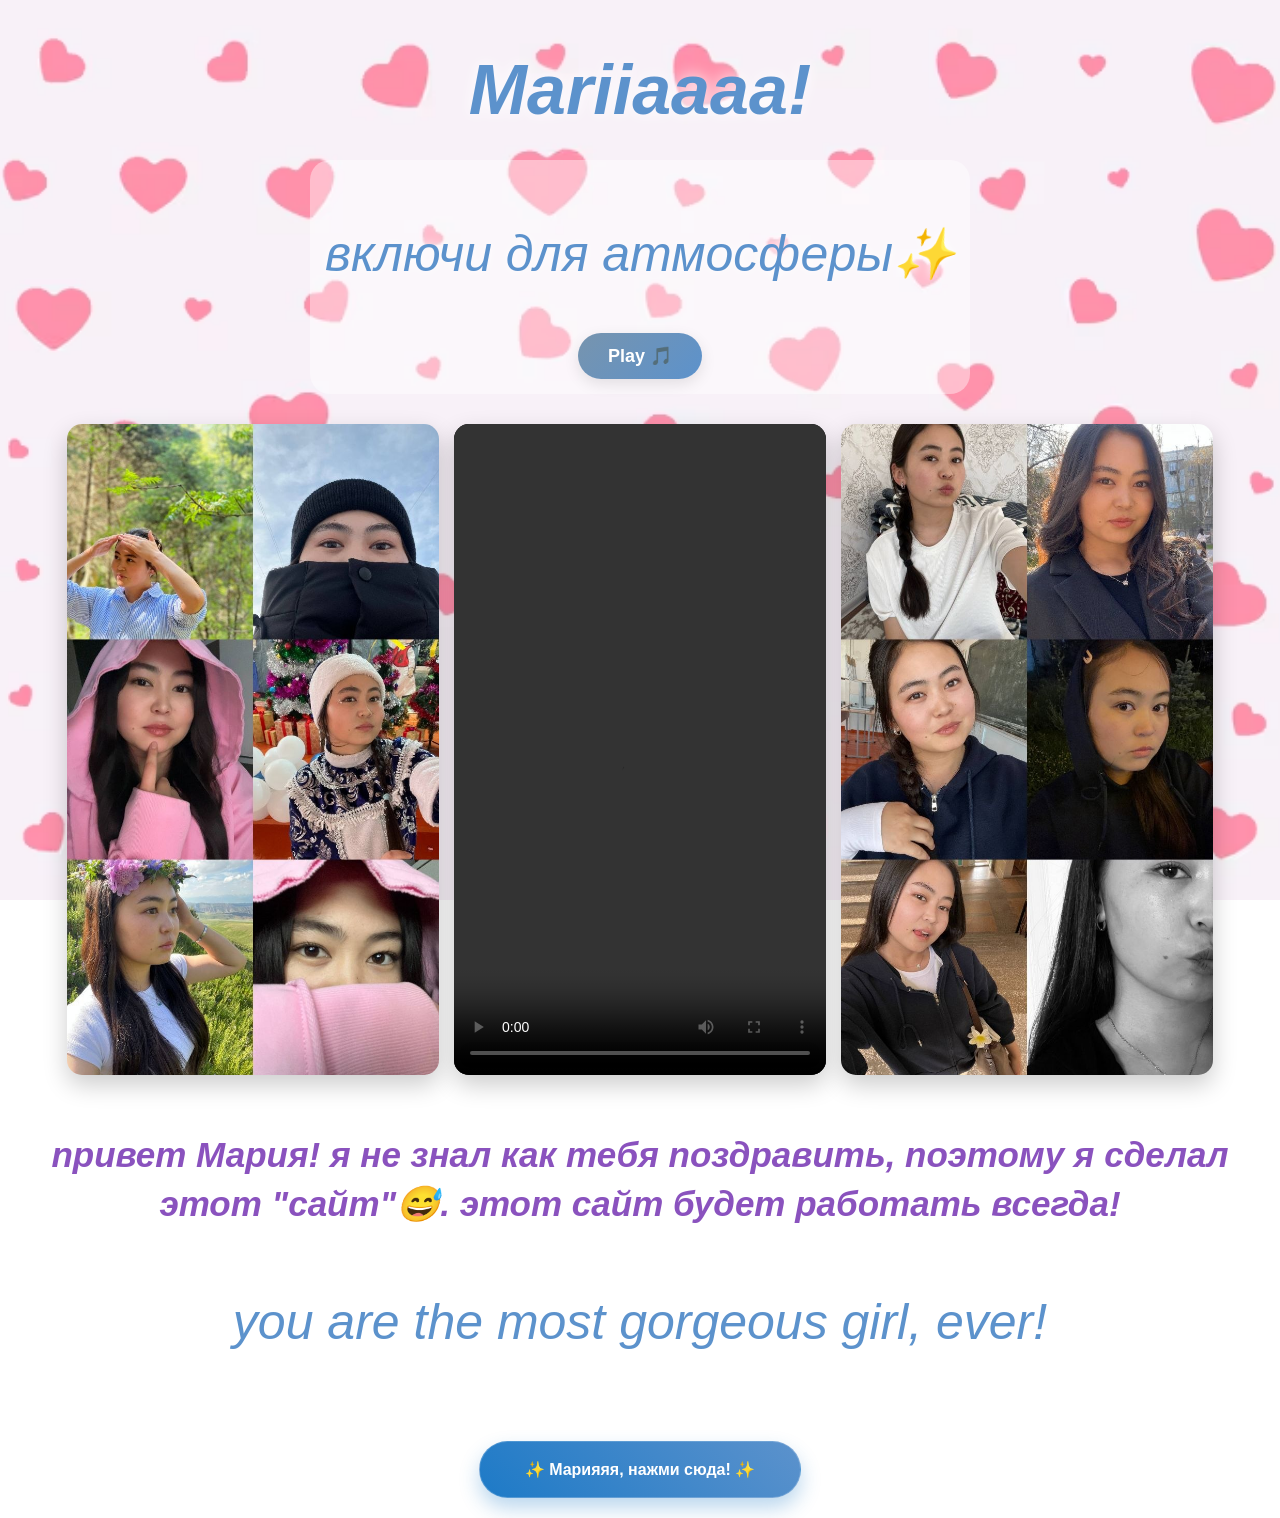
==== index.html @ a1fb1bce "Add files via upload" ====
<!DOCTYPE html>
<html lang="ru">
<head>
    <meta charset="UTF-8">
    <meta name="viewport" content="width=device-width, initial-scale=1.0">
    <title>Туулган күнүң менен, Мария🫶🏻!</title>
    <link rel="stylesheet" href="website.css">
    <link rel="shortcut icon" href="download.png">
</head>
<body class="page1-body">

    <div class="wrapper">
        <section class="damn">
            <h1>Mariiaaaa!</h1>
        </section>

        <div class="music-box">
            <p>включи для атмосферы✨</p>
            <audio id="bgMusic" loop>
                <source src="Enya - Carribean Blue.mp3" type="audio/mpeg">
            </audio>
            <button onclick="toggleMusic()" id="musicBtn" class="play-button">Play 🎵</button>
        </div>

        <div class="photos">
            <img src="her.jpg" class="her" alt="Photo 1">
            
            <video class="her" controls playsinline>
                <source src="Mariia's Birthday!!! (1).mp4" type="video/mp4">
                Ваш браузер не поддерживает видео.
            </video>

            <img src="her2.jpg" class="her" alt="Photo 2">
        </div>

        <div class="message">
            <h2>привет Мария! я не знал как тебя поздравить, поэтому я сделал этот "сайт"😅. этот сайт будет работать всегда!</h2>
            <p>you are the most gorgeous girl, ever!</p>
        </div>

        <div class="button-container">
            <a href="page2.html" class="my-button">✨ Марияяя, нажми сюда! ✨</a>
        </div>
    </div>

    <script>
        var music = document.getElementById("bgMusic");
        var btn = document.getElementById("musicBtn");

        window.addEventListener('load', function() {
            if (localStorage.getItem('musicPlaying') === 'true') {
                music.currentTime = localStorage.getItem('musicTime') || 0;
                music.play().catch(() => { console.log("Нужен клик"); });
                updateBtn(true);
            }
        });

        function toggleMusic() {
            if (music.paused) {
                music.play();
                localStorage.setItem('musicPlaying', 'true');
                updateBtn(true);
            } else {
                music.pause();
                localStorage.setItem('musicPlaying', 'false');
                updateBtn(false);
            }
        }

        function updateBtn(playing) {
            if (playing) {
                btn.innerHTML = "Pause ⏸";
                btn.style.background = "linear-gradient(135deg, #5C92CC, #7794ae)";
            } else {
                btn.innerHTML = "Play 🎵";
                btn.style.background = "linear-gradient(135deg, #7794ae, #5C92CC)";
            }
        }

        setInterval(function() {
            if (!music.paused) {
                localStorage.setItem('musicTime', music.currentTime);
            }
        }, 1000);
    </script>
</body>
</html>
---- website.css ----
/* --- 1. БАЗОВЫЕ СТИЛИ (ОБЩИЕ) --- */
body {
    margin: 0;
    padding: 0;
    display: flex;
    justify-content: center;
    font-family: sans-serif;
    overflow-x: hidden;
}

.wrapper {
    width: 100%;
    max-width: 1400px;
    padding: 20px;
    box-sizing: border-box;
    text-align: center;
    position: relative;
    z-index: 2;
}

/* --- 2. СТИЛИ ПЕРВОЙ СТРАНИЦЫ (index.html) --- */
.page1-body {
    background-image: url('romantic-love-heart-pattern-couple-wedding-anniversary-ceremony_1017-52042.avif');
    background-size: cover;
    background-attachment: fixed;
    background-position: center;
}

.page1-body h1 {
    font-style: italic; 
    color: #5C92CC;
    font-size: clamp(40px, 8vw, 70px);
    margin: 30px 0;
    text-shadow: 0 0 15px rgba(255, 255, 255, 1);
}

.page1-body h2 {
    color: rgb(138, 82, 190);
    font-size: clamp(22px, 4vw, 35px);
    font-style: italic;
    margin-top: 40px;
    background: rgba(255, 255, 255, 0.6);
    padding: 15px;
    border-radius: 15px;
    line-height: 1.4;
}

.page1-body p {
    color: #5C92CC;
    font-size: clamp(28px, 6vw, 50px);
    font-style: italic;
    text-shadow: 0 0 10px rgba(255, 255, 255, 1);
}

/* Фото и Видео */
.photos {
    display: flex;
    flex-direction: row;
    justify-content: center;
    align-items: center;
    gap: 15px;
    width: 100%;
}

.her {
    width: 30%;
    max-width: 400px;
    aspect-ratio: 4 / 7;
    border-radius: 15px;
    box-shadow: 0 10px 25px rgba(0,0,0,0.2);
    background-color: black;
}

img.her { object-fit: cover; }
video.her { object-fit: contain; }

/* Кнопка на 1 странице */
.page1-body .my-button {
    background: linear-gradient(45deg, #1d7ac7, #5C92CC);
    color: white !important;
    padding: 18px 45px;
    font-weight: bold;
    text-decoration: none;
    border-radius: 50px;
    display: inline-block;
    margin-top: 40px;
    box-shadow: 0 10px 20px rgba(29, 122, 199, 0.3);
    transition: all 0.4s ease;
    border: 1px solid rgba(255, 255, 255, 0.2);
}

/* --- 3. НОВЫЙ СТИЛЬ ВТОРОЙ СТРАНИЦЫ (page2.html) - ТЕМНЫЙ И ЧИСТЫЙ --- */
.page2-body {
    /* Глубокий темно-синий/серый цвет (очень стильный) */
    background-color: #1a1e23; 
    /* Мягкий градиент, чтобы фон не был плоским */
    background-image: radial-gradient(circle at center, #2c343a 0%, #1a1e23 100%);
    font-family: "Caveat", cursive;
}

.page2-body .wrapper {
    min-height: 100vh;
    display: flex;
    flex-direction: column;
    justify-content: center;
}

.lastly-title {
    font-family: "Caveat", cursive;
    color: #ffffff; /* Чистый белый */
    font-size: 85px;
    margin-bottom: 20px;
    text-shadow: none !important;
}

.congrats-text {
    font-family: "Caveat", cursive;
    font-size: clamp(24px, 5vw, 36px) !important;
    line-height: 1.6;
    color: #e0e0e0 !important; /* Светло-серый (не режет глаза) */
    text-shadow: none !important;
    max-width: 800px;
    margin: 0 auto;
    text-align: center;
}

/* Кнопка на 2 странице - Контрастная */
.page2-body .my-button {
    background: #ffffff;
    color: #1a1e23 !important; /* Текст внутри кнопки темный */
    padding: 15px 45px;
    text-decoration: none;
    border-radius: 50px;
    display: inline-block;
    margin-top: 50px;
    font-family: sans-serif;
    font-weight: bold;
    transition: all 0.3s ease;
}

.page2-body .my-button:hover {
    background: #5C92CC;
    color: white !important;
}

/* --- 4. ПЛЕЕР И КНОПКА PLAY --- */
.music-box {
    margin-bottom: 30px;
    background: rgba(255, 255, 255, 0.4);
    padding: 15px;
    border-radius: 20px;
    display: inline-block;
}

.play-button {
    padding: 12px 30px;
    font-size: 18px;
    background: linear-gradient(135deg, #7794ae, #5C92CC);
    color: white;
    border: none;
    border-radius: 30px;
    cursor: pointer;
    font-weight: bold;
    box-shadow: 0 5px 15px rgba(0,0,0,0.1);
}

/* --- 5. АДАПТИВНОСТЬ --- */
@media (max-width: 900px) {
    .photos { flex-direction: column; gap: 20px; }
    .her { width: 90%; max-width: 380px; }
    .lastly-title { font-size: 65px; }
}
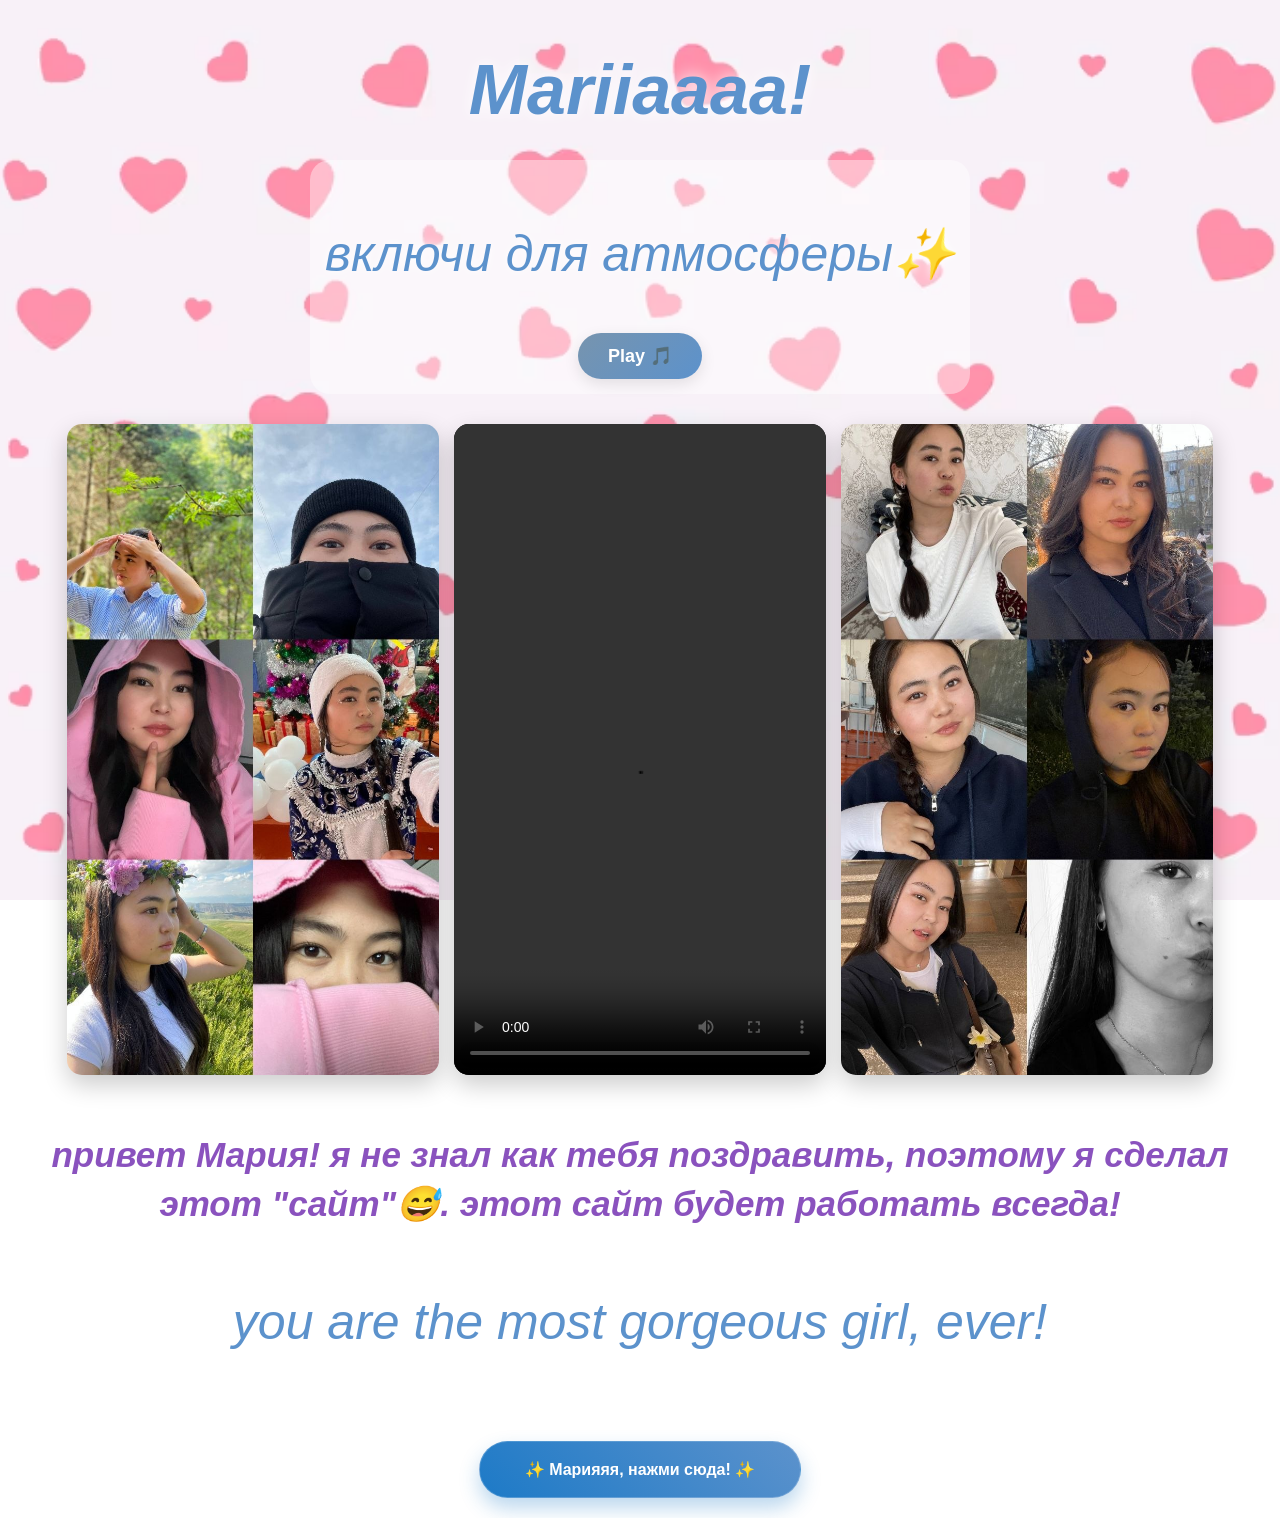
==== commit cd428c32: "Add files via upload" ====
--- a/index.html
+++ b/index.html
@@ -26,7 +26,7 @@
             <img src="her.jpg" class="her" alt="Photo 1">
             
             <video class="her" controls playsinline>
-                <source src="Mariia's Birthday!!! (1).mp4" type="video/mp4">
+                <source src="video.mp4" type="video/mp4">
                 Ваш браузер не поддерживает видео.
             </video>
 
